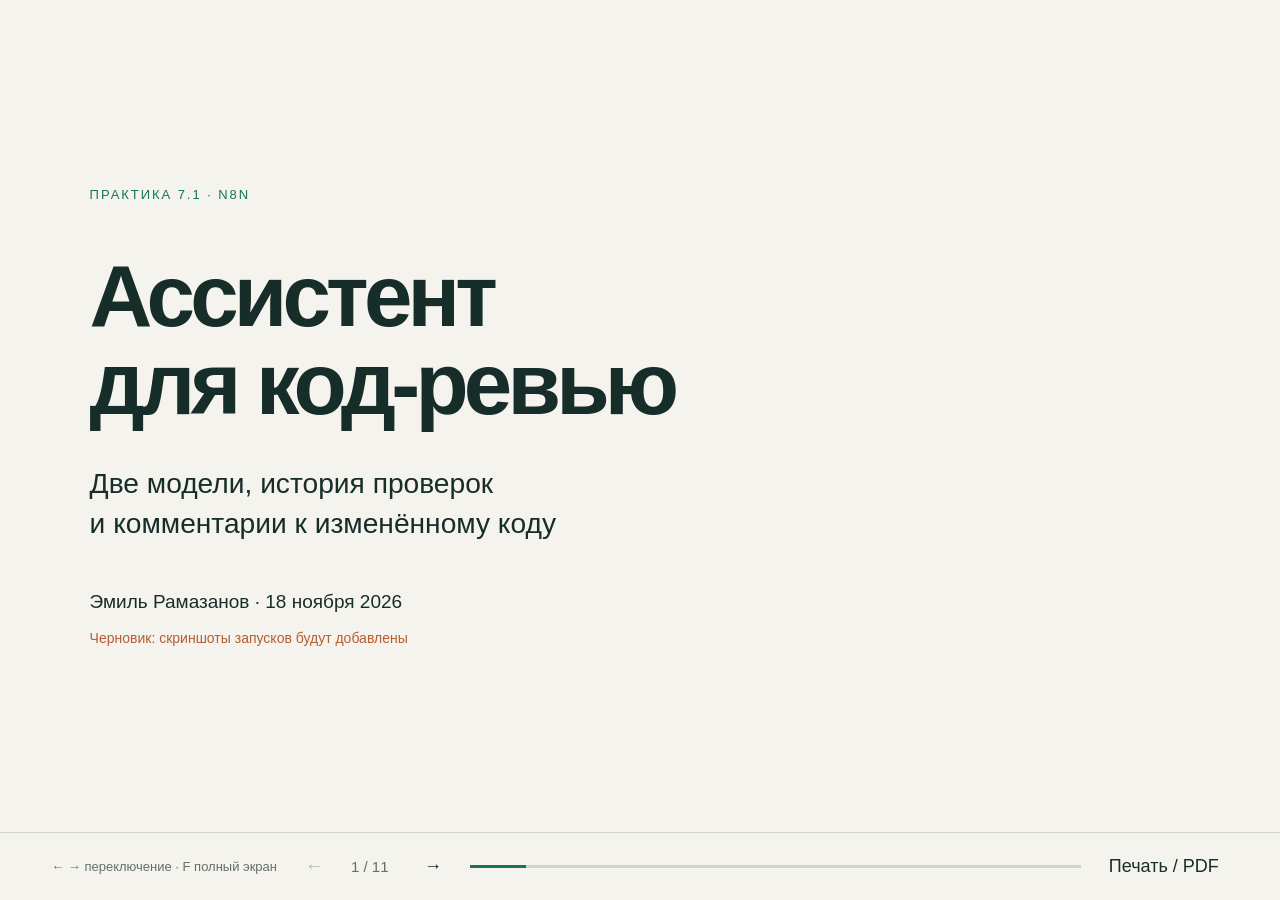
==== practices/practice_07.1/submission/index.html @ cbd82cb1 "Add practice 7.1 submission presentation and review workflows" ====
<!doctype html>
<html lang="ru">
<head>
  <meta charset="utf-8">
  <meta name="viewport" content="width=device-width,initial-scale=1">
  <title>Практика 7.1 — Эмиль Рамазанов</title>
  <style>
    :root{--paper:#f5f3ed;--ink:#172d2a;--muted:#63716a;--accent:#157559;--line:#cdd5c9;--orange:#b85c34}
    *{box-sizing:border-box}body{margin:0;background:var(--paper);color:var(--ink);font-family:Arial,Helvetica,sans-serif}a{color:var(--accent);text-underline-offset:5px}button{font:inherit}button:focus-visible,a:focus-visible{outline:3px solid var(--orange);outline-offset:5px}
    .slide{display:none;min-height:100svh;padding:6vh 7vw 100px;position:relative}.slide.active{display:flex;flex-direction:column}.eyebrow{text-transform:uppercase;letter-spacing:.15em;font-size:13px;color:var(--accent);margin:0 0 22px}h1{font-size:clamp(44px,6.8vw,98px);line-height:1.02;letter-spacing:-.055em;max-width:1100px;margin:25px 0 35px;font-weight:600}h2{font-size:clamp(32px,4vw,58px);line-height:1.08;letter-spacing:-.04em;margin:0 0 30px;font-weight:600}h3{font-size:24px;margin:0 0 14px}.lead{font-size:clamp(21px,2.2vw,31px);line-height:1.4;max-width:950px;margin:0 0 24px}p,li{font-size:clamp(18px,1.5vw,23px);line-height:1.5}p{margin:0 0 20px}code{font-family:ui-monospace,SFMono-Regular,Consolas,monospace;font-size:.88em;overflow-wrap:anywhere}ul,ol{padding-left:25px;margin:0}li{margin-bottom:15px}.muted{color:var(--muted)}.cover{justify-content:center}.cover .meta{margin-top:24px;font-size:19px}.rule{height:1px;background:var(--line);margin:10px 0 28px}.split{display:grid;grid-template-columns:.85fr 1.4fr;gap:5vw;align-items:start;flex:1}.evidence{margin:0;min-height:340px;background:#eaece4;border:1px dashed #a4b5a4;display:flex;align-items:center;justify-content:center;text-align:center;padding:35px;flex-direction:column;color:var(--muted)}.evidence strong{font-size:24px;font-weight:400;color:var(--ink);margin-bottom:12px}.evidence span{font-size:17px;max-width:500px;line-height:1.5}.evidence img{max-width:100%;max-height:62vh;object-fit:contain}.evidence:has(img){background:transparent;border:0;padding:0}.caption{font-size:15px;color:var(--muted);margin-top:12px}.flow{font-family:ui-monospace,SFMono-Regular,Consolas,monospace;white-space:pre-wrap;font-size:clamp(16px,1.5vw,23px);line-height:1.8;margin:20px 0 30px;color:var(--accent)}.section-number{font-size:clamp(90px,14vw,180px);letter-spacing:-.07em;color:#cbd6c9;line-height:1;margin-bottom:20px}.section{justify-content:center}.section h2{font-size:clamp(42px,6vw,84px);max-width:1000px}.note{font-size:17px;color:var(--muted);margin-top:20px}table{border-collapse:collapse;width:100%;font-size:20px}th,td{text-align:left;vertical-align:top;padding:16px 12px;border-bottom:1px solid var(--line);line-height:1.4}th{font-weight:400;color:var(--muted);font-size:16px}td:first-child,th:first-child{padding-left:0}.downloads{margin-top:32px;display:flex;flex-direction:column;gap:20px;font-size:23px}.pr-link{overflow-wrap:anywhere}.navigation{position:fixed;bottom:0;left:0;right:0;background:var(--paper);border-top:1px solid var(--line);padding:16px 4vw;display:flex;align-items:center;gap:18px;z-index:5}.navigation button{border:0;background:none;color:var(--ink);cursor:pointer;padding:7px 10px;font-size:18px}.navigation button:disabled{opacity:.3;cursor:default}.navigation .progress{height:3px;background:var(--line);flex:1}.progress div{height:100%;background:var(--accent);transition:width .2s}.counter{font-size:15px;min-width:45px;color:var(--muted)}.hint{font-size:13px;color:var(--muted);margin-right:auto}.draft{font-size:14px;color:var(--orange);margin-top:15px}
    @media(max-width:850px){.slide{padding:35px 6vw 110px}.split{grid-template-columns:1fr;gap:25px}.evidence{min-height:250px}.hint{display:none}table{font-size:16px}th,td{padding:12px 7px}.navigation{gap:8px}.navigation button{font-size:16px}.lead{font-size:22px}.flow{font-size:15px}}
    @media print{@page{size:A4 landscape;margin:0}body{background:var(--paper);print-color-adjust:exact;-webkit-print-color-adjust:exact}.slide,.slide.active{display:flex;min-height:210mm;height:210mm;padding:15mm;break-after:page;overflow:hidden}.slide:last-of-type{break-after:auto}.navigation{display:none}h1{font-size:58px}h2{font-size:36px}p,li{font-size:18px}.lead{font-size:24px}.evidence{min-height:100mm}.evidence img{max-height:135mm}.flow{font-size:18px}.section-number{font-size:110px}a{color:var(--accent)}}
  </style>
</head>
<body>
<main>
  <section class="slide cover active" aria-labelledby="title">
    <p class="eyebrow">Практика 7.1 · n8n</p>
    <h1 id="title">Ассистент<br>для код-ревью</h1>
    <p class="lead">Две модели, история проверок<br>и комментарии к изменённому коду</p>
    <div class="meta">Эмиль Рамазанов · 18 ноября 2026</div>
    <p class="draft">Черновик: скриншоты запусков будут добавлены</p>
  </section>
  <section class="slide" aria-labelledby="versions">
    <p class="eyebrow">Материалы работы</p><h2 id="versions">Две версии сценария</h2>
    <table><thead><tr><th>Версия</th><th>Результат в PR</th><th>Что реализовано в JSON</th></tr></thead><tbody>
      <tr><td>01 · Базовое ревью</td><td>Один общий текст ревью</td><td>Выбор модели, Data Table, проверка повторных запусков</td></tr>
      <tr><td>02 · Точечное ревью</td><td>Отдельный комментарий к каждому блоку diff</td><td>Разбор блоков, вычисление строк, публикация через GitHub API</td></tr>
    </tbody></table>
    <div class="downloads"><a href="workflows/base-review.json" download>Скачать базовый сценарий · JSON ↗</a><a href="workflows/inline-review.json" download>Скачать сценарий с точечными комментариями · JSON ↗</a></div>
    <p class="note">Структура сценариев взята из приложенных экспортов. Подтверждения выполнений — на следующих слайдах.</p>
  </section>
  <section class="slide section" aria-labelledby="base-title"><div class="section-number">01</div><p class="eyebrow">Первая версия</p><h2 id="base-title">Ревью общим<br>комментарием</h2><p class="lead">Команды в PR выбирают модель.<br>Data Table хранит уже проверенные PR.</p></section>
  <section class="slide" aria-labelledby="base-flow"><p class="eyebrow">01 · Базовый сценарий</p><h2 id="base-flow">Выбор модели и запуск ревью</h2><div class="split"><div><p><code>/make_ai_review</code><br>Основная модель: <strong>gpt-6-luna</strong></p><p><code>/make_other_ai_review</code><br>Вторая модель: <strong>deepseek-v4.1-flash</strong></p><p class="muted">При открытии PR выбирается основная модель. Обычные комментарии фильтруются.</p></div><div><figure class="evidence" id="evidence-base-workflow"><strong>Схема базового workflow</strong><span>Место для скриншота n8n с выбором моделей и публикацией ревью</span></figure></div></div></section>
  <section class="slide" aria-labelledby="second-model"><p class="eyebrow">01 · Вторая модель</p><h2 id="second-model">Команда /make_other_ai_review</h2><div class="split"><div><p>Условие <code>Other Model?</code> направляет команду в отдельный AI Agent с DeepSeek.</p><p>Обе ветки используют одну ноду публикации в PR.</p><p class="muted">Для подтверждения: запуск второй ветки и опубликованный результат.</p></div><div><figure class="evidence" id="evidence-second-model"><strong>Execution и ревью второй модели</strong><span>Место для скриншота выполнения /make_other_ai_review и результата в PR</span></figure></div></div></section>
  <section class="slide" aria-labelledby="state"><p class="eyebrow">01 · Состояние</p><h2 id="state">Data Table: reviewed_prs</h2><div class="split"><div><p><code>pr_id</code> — API URL PR, общий для события открытия и комментария.</p><p>После публикации <code>Save Reviewed PR</code> выполняет <strong>Upsert</strong>.</p><p class="muted">Также сохраняются репозиторий, номер PR, тип ревью и время.</p></div><div><figure class="evidence" id="evidence-data-table"><strong>Содержимое Data Table</strong><span>Место для скриншота строки PR после успешного ревью</span></figure></div></div></section>
  <section class="slide" aria-labelledby="dedup"><p class="eyebrow">01 · Повторная команда</p><h2 id="dedup">Проверка повторных запусков</h2><div class="split"><div><p><code>Skip reviewed PR</code> проверяет отсутствие записи по <code>pr_id</code>.</p><p>Если запись найдена, нода выдаёт <strong>0 items</strong>: основная модель и публикация не запускаются.</p><p class="muted">Проверка применяется к основной ветке. Вторая команда остаётся доступной.</p></div><div><figure class="evidence" id="evidence-dedup"><strong>Повторный /make_ai_review</strong><span>Место для Execution: остановка на Data Table, агент не выполнялся</span></figure></div></div></section>
  <section class="slide section" aria-labelledby="inline-title"><div class="section-number">02</div><p class="eyebrow">Версия со звёздочкой</p><h2 id="inline-title">Комментарии<br>к блокам diff</h2><p class="lead">Каждый комментарий привязан<br>к диапазону строк блока.</p></section>
  <section class="slide" aria-labelledby="inline-flow"><p class="eyebrow">02 · Точечные комментарии</p><h2 id="inline-flow">Как формируется привязка к коду</h2><div class="split"><div><ol><li><strong>Parse Hunks</strong> разбивает diff по файлам и блокам <code>@@</code>.</li><li><strong>AI Agent</strong> возвращает текст по ID каждого блока.</li><li><strong>Build Inline Review</strong> подставляет путь, начало и конец диапазона, сторону diff.</li><li><strong>GitHub Robot1</strong> отправляет массив <code>comments</code> одним ревью.</li></ol></div><div><figure class="evidence" id="evidence-inline-workflow"><strong>Схема точечного ревью</strong><span>Место для скриншота workflow с Parse Hunks и Build Inline Review</span></figure></div></div></section>
  <section class="slide" aria-labelledby="inline-result"><p class="eyebrow">02 · Результат в GitHub</p><h2 id="inline-result">Ревью с выделением блока кода</h2><div class="split"><div><p>Путь файла, первая и последняя строки блока вычисляются кодом.</p><p><code>start_line</code> и <code>line</code> задают границы блока.<br><code>RIGHT</code> — добавления, <code>LEFT</code> — чистые удаления.</p><p class="muted">Для подтверждения: комментарии у нескольких блоков на вкладке Files changed.</p></div><div><figure class="evidence" id="evidence-inline-comments"><strong>Точечные комментарии в PR</strong><span>Место для скриншотов вкладки Files changed и успешного Execution</span></figure></div></div></section>
  <section class="slide" aria-labelledby="submission"><p class="eyebrow">Материалы для проверки</p><h2 id="submission">Тестовый PR и экспорты</h2><p class="lead">RouteFinder · Pull Request #3</p><p class="pr-link"><a href="https://github.com/ramilEmazanov/RouteFinder/pull/3" target="_blank" rel="noopener noreferrer">github.com/ramilEmazanov/RouteFinder/pull/3 ↗</a></p><div class="rule"></div><div class="downloads"><a href="workflows/base-review.json" download>01 · Базовый сценарий — JSON</a><a href="workflows/inline-review.json" download>02 · Точечное ревью — JSON</a></div><p class="note">Оба экспорта входят в папку презентации. Скриншоты будут добавлены в соответствующие разделы.</p></section>
</main>
<nav class="navigation" aria-label="Управление презентацией"><span class="hint">← → переключение · F полный экран</span><button id="prev" aria-label="Предыдущий слайд">←</button><span class="counter" id="counter" aria-live="polite"></span><button id="next" aria-label="Следующий слайд">→</button><div class="progress" aria-hidden="true"><div id="bar"></div></div><button id="print">Печать / PDF</button></nav>
<script>
  const slides=[...document.querySelectorAll('.slide')];
  let current=0;
  function show(index){current=Math.max(0,Math.min(slides.length-1,index));slides.forEach((s,i)=>{s.classList.toggle('active',i===current);s.setAttribute('aria-hidden',String(i!==current));});document.getElementById('counter').textContent=`${current+1} / ${slides.length}`;document.getElementById('bar').style.width=`${(current+1)/slides.length*100}%`;document.getElementById('prev').disabled=current===0;document.getElementById('next').disabled=current===slides.length-1;history.replaceState(null,'',`#${current+1}`);window.scrollTo(0,0);}
  function fromHash(){const n=Number(location.hash.slice(1));show(Number.isFinite(n)&&n>0?n-1:0);}
  document.getElementById('prev').onclick=()=>show(current-1);document.getElementById('next').onclick=()=>show(current+1);document.getElementById('print').onclick=()=>window.print();
  document.addEventListener('keydown',e=>{if(e.target.closest('a,button,input,textarea,select'))return;if(['ArrowRight','PageDown',' '].includes(e.key)){e.preventDefault();show(current+1);}if(['ArrowLeft','PageUp'].includes(e.key)){e.preventDefault();show(current-1);}if(e.key==='Home')show(0);if(e.key==='End')show(slides.length-1);if(e.key.toLowerCase()==='f'){if(document.fullscreenElement)document.exitFullscreen?.();else document.documentElement.requestFullscreen?.().catch(()=>{});}});
  window.addEventListener('hashchange',fromHash);fromHash();
</script>
</body>
</html>
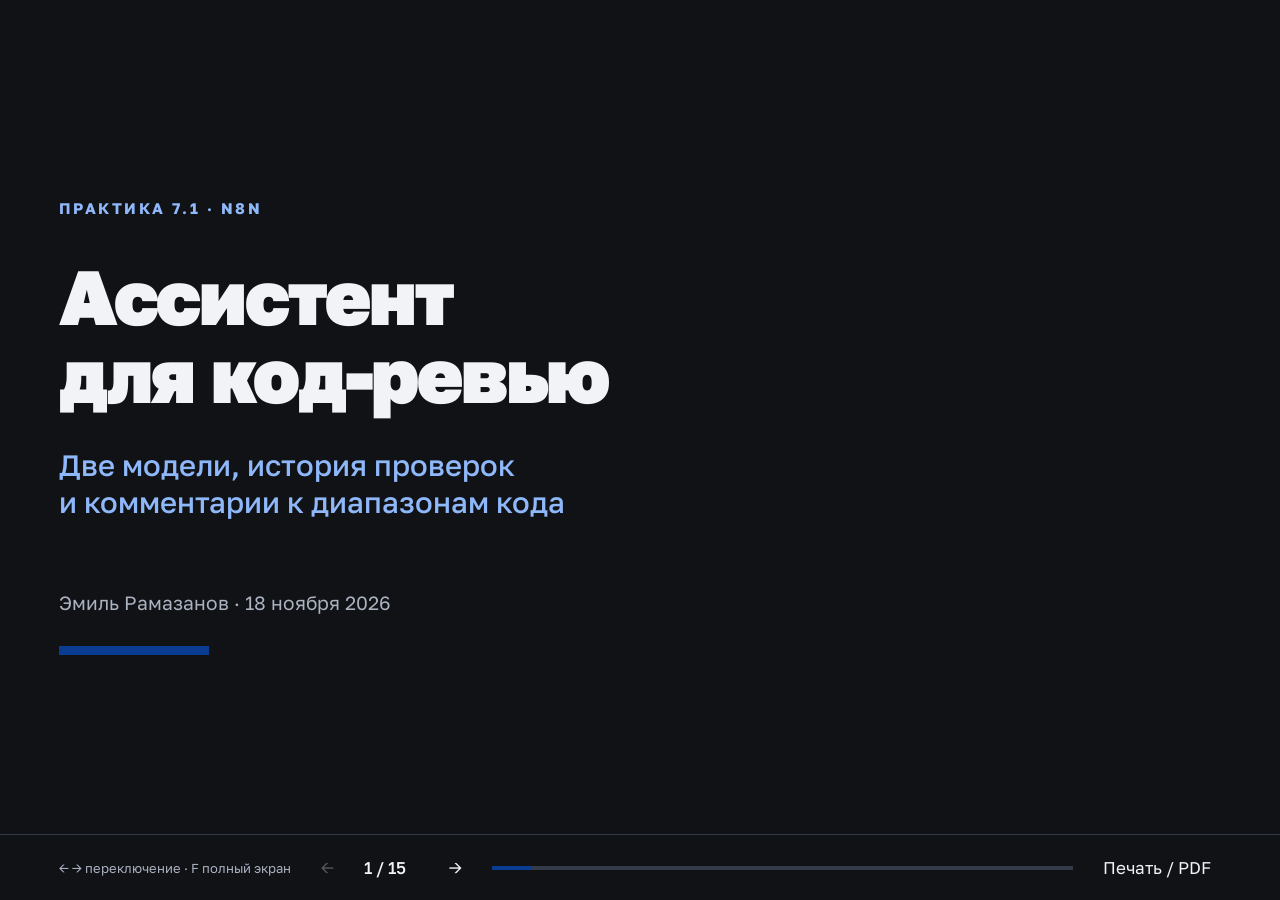
==== commit fa191db7: "Add review evidence and SOLID-inspired dark presentation design" ====
--- a/practices/practice_07.1/submission/index.html
+++ b/practices/practice_07.1/submission/index.html
@@ -5,40 +5,46 @@
   <meta name="viewport" content="width=device-width,initial-scale=1">
   <title>Практика 7.1 — Эмиль Рамазанов</title>
   <style>
-    :root{--paper:#f5f3ed;--ink:#172d2a;--muted:#63716a;--accent:#157559;--line:#cdd5c9;--orange:#b85c34}
-    *{box-sizing:border-box}body{margin:0;background:var(--paper);color:var(--ink);font-family:Arial,Helvetica,sans-serif}a{color:var(--accent);text-underline-offset:5px}button{font:inherit}button:focus-visible,a:focus-visible{outline:3px solid var(--orange);outline-offset:5px}
-    .slide{display:none;min-height:100svh;padding:6vh 7vw 100px;position:relative}.slide.active{display:flex;flex-direction:column}.eyebrow{text-transform:uppercase;letter-spacing:.15em;font-size:13px;color:var(--accent);margin:0 0 22px}h1{font-size:clamp(44px,6.8vw,98px);line-height:1.02;letter-spacing:-.055em;max-width:1100px;margin:25px 0 35px;font-weight:600}h2{font-size:clamp(32px,4vw,58px);line-height:1.08;letter-spacing:-.04em;margin:0 0 30px;font-weight:600}h3{font-size:24px;margin:0 0 14px}.lead{font-size:clamp(21px,2.2vw,31px);line-height:1.4;max-width:950px;margin:0 0 24px}p,li{font-size:clamp(18px,1.5vw,23px);line-height:1.5}p{margin:0 0 20px}code{font-family:ui-monospace,SFMono-Regular,Consolas,monospace;font-size:.88em;overflow-wrap:anywhere}ul,ol{padding-left:25px;margin:0}li{margin-bottom:15px}.muted{color:var(--muted)}.cover{justify-content:center}.cover .meta{margin-top:24px;font-size:19px}.rule{height:1px;background:var(--line);margin:10px 0 28px}.split{display:grid;grid-template-columns:.85fr 1.4fr;gap:5vw;align-items:start;flex:1}.evidence{margin:0;min-height:340px;background:#eaece4;border:1px dashed #a4b5a4;display:flex;align-items:center;justify-content:center;text-align:center;padding:35px;flex-direction:column;color:var(--muted)}.evidence strong{font-size:24px;font-weight:400;color:var(--ink);margin-bottom:12px}.evidence span{font-size:17px;max-width:500px;line-height:1.5}.evidence img{max-width:100%;max-height:62vh;object-fit:contain}.evidence:has(img){background:transparent;border:0;padding:0}.caption{font-size:15px;color:var(--muted);margin-top:12px}.flow{font-family:ui-monospace,SFMono-Regular,Consolas,monospace;white-space:pre-wrap;font-size:clamp(16px,1.5vw,23px);line-height:1.8;margin:20px 0 30px;color:var(--accent)}.section-number{font-size:clamp(90px,14vw,180px);letter-spacing:-.07em;color:#cbd6c9;line-height:1;margin-bottom:20px}.section{justify-content:center}.section h2{font-size:clamp(42px,6vw,84px);max-width:1000px}.note{font-size:17px;color:var(--muted);margin-top:20px}table{border-collapse:collapse;width:100%;font-size:20px}th,td{text-align:left;vertical-align:top;padding:16px 12px;border-bottom:1px solid var(--line);line-height:1.4}th{font-weight:400;color:var(--muted);font-size:16px}td:first-child,th:first-child{padding-left:0}.downloads{margin-top:32px;display:flex;flex-direction:column;gap:20px;font-size:23px}.pr-link{overflow-wrap:anywhere}.navigation{position:fixed;bottom:0;left:0;right:0;background:var(--paper);border-top:1px solid var(--line);padding:16px 4vw;display:flex;align-items:center;gap:18px;z-index:5}.navigation button{border:0;background:none;color:var(--ink);cursor:pointer;padding:7px 10px;font-size:18px}.navigation button:disabled{opacity:.3;cursor:default}.navigation .progress{height:3px;background:var(--line);flex:1}.progress div{height:100%;background:var(--accent);transition:width .2s}.counter{font-size:15px;min-width:45px;color:var(--muted)}.hint{font-size:13px;color:var(--muted);margin-right:auto}.draft{font-size:14px;color:var(--orange);margin-top:15px}
-    @media(max-width:850px){.slide{padding:35px 6vw 110px}.split{grid-template-columns:1fr;gap:25px}.evidence{min-height:250px}.hint{display:none}table{font-size:16px}th,td{padding:12px 7px}.navigation{gap:8px}.navigation button{font-size:16px}.lead{font-size:22px}.flow{font-size:15px}}
-    @media print{@page{size:A4 landscape;margin:0}body{background:var(--paper);print-color-adjust:exact;-webkit-print-color-adjust:exact}.slide,.slide.active{display:flex;min-height:210mm;height:210mm;padding:15mm;break-after:page;overflow:hidden}.slide:last-of-type{break-after:auto}.navigation{display:none}h1{font-size:58px}h2{font-size:36px}p,li{font-size:18px}.lead{font-size:24px}.evidence{min-height:100mm}.evidence img{max-height:135mm}.flow{font-size:18px}.section-number{font-size:110px}a{color:var(--accent)}}
-  </style>
+@font-face{font-family:'Golos Text';src:url('assets/fonts/GolosText-Regular.ttf') format('truetype');font-weight:400;font-display:swap}
+@font-face{font-family:'Golos Text';src:url('assets/fonts/GolosText-Medium.ttf') format('truetype');font-weight:500;font-display:swap}
+@font-face{font-family:'Golos Text';src:url('assets/fonts/GolosText-SemiBold.ttf') format('truetype');font-weight:600;font-display:swap}
+@font-face{font-family:'Golos Text';src:url('assets/fonts/GolosText-Bold.ttf') format('truetype');font-weight:700;font-display:swap}
+@font-face{font-family:'Golos Text';src:url('assets/fonts/GolosText-Black.ttf') format('truetype');font-weight:900;font-display:swap}
+:root{color-scheme:dark;--paper:#101216;--ink:#f1f3f7;--muted:#abb2c0;--accent:#0A3D91;--accent-text:#8fb8fa;--surface:#171d28;--accent-soft:#111e35;--line:#333b49;--orange:#f4b187;--mono:'Cascadia Mono','JetBrains Mono',Consolas,monospace}
+*{box-sizing:border-box}html,body{margin:0;padding:0;background:var(--paper);color:var(--ink);font-family:'Golos Text',Arial,sans-serif}a{color:var(--accent-text);text-underline-offset:5px}a:hover{color:#bdd5ff}button{font:inherit}button:focus-visible,a:focus-visible{outline:3px solid var(--accent-text);outline-offset:6px}
+.slide{display:none;min-height:100svh;padding:6.5vh 4.6vw 105px;position:relative}.slide.active{display:flex;flex-direction:column}.eyebrow{font-size:clamp(13px,1.2vw,22px);font-weight:600;letter-spacing:.16em;text-transform:uppercase;color:var(--accent-text);margin:0 0 20px}h1{font-size:clamp(48px,6vw,92px);font-weight:900;line-height:1.02;letter-spacing:-.03em;max-width:1500px;margin:18px 0 32px}h2{font-size:clamp(32px,3.3vw,58px);font-weight:700;line-height:1.06;letter-spacing:-.02em;margin:0 0 28px;max-width:1620px}h3{font-size:clamp(22px,1.8vw,29px);font-weight:700;margin:0 0 18px}strong{font-weight:700}.lead{font-size:clamp(23px,2.3vw,34px);font-weight:500;line-height:1.28;max-width:1560px;margin:0 0 26px;color:var(--accent-text)}p,li{font-size:clamp(18px,1.65vw,27px);line-height:1.35}p{margin:0 0 24px}code{font-family:var(--mono);font-size:.85em;overflow-wrap:anywhere}ul,ol{padding-left:27px;margin:0}li{margin-bottom:24px}li::marker{color:var(--accent-text);font-weight:700}.muted{color:var(--muted)}.cover{justify-content:center}.cover .eyebrow{font-weight:700}.cover .meta{margin-top:44px;font-size:clamp(18px,1.5vw,25px);color:var(--muted)}.cover:after{content:'';display:block;width:150px;height:9px;background:var(--accent);margin-top:32px}.rule{height:1px;background:var(--line);margin:10px 0 28px}.split{display:grid;grid-template-columns:1.1fr 1fr;gap:4vw;align-items:start;flex:1}.caption{font-size:clamp(15px,1.2vw,21px);line-height:1.4;color:var(--muted);margin:18px 0 0}.note{font-size:clamp(17px,1.35vw,23px);line-height:1.4;color:var(--muted);margin:24px 0 0}.flow{font-family:var(--mono);white-space:pre-wrap;font-size:clamp(16px,1.5vw,25px);line-height:1.45;margin:0;padding:26px 30px;background:var(--surface);border:1px solid var(--line);border-left:8px solid var(--accent);border-radius:14px;color:var(--ink)}.section{justify-content:center}.section-number{font-size:clamp(105px,16vw,250px);font-weight:900;line-height:.85;letter-spacing:-.04em;color:var(--accent);margin-bottom:30px}.section h2{font-size:clamp(44px,4.7vw,76px);font-weight:900;max-width:1250px}.section .lead{max-width:1100px}table{border-collapse:collapse;width:100%;font-size:clamp(18px,1.65vw,27px);margin-top:14px}th,td{text-align:left;vertical-align:top;padding:25px 24px;border-bottom:1px solid var(--line);line-height:1.35}th{font-size:clamp(13px,1.2vw,21px);font-weight:600;letter-spacing:.1em;text-transform:uppercase;color:var(--muted);border-bottom:3px solid var(--accent)}td:first-child,th:first-child{padding-left:0}td:first-child{font-weight:600}.downloads{display:flex;flex-direction:column;gap:20px;font-size:23px;margin-top:32px}.pr-link{overflow-wrap:anywhere}
+.shot{margin:0;min-width:0;text-align:center}.shot>a{display:block;line-height:0;font-size:0;text-decoration:none}.shot img{display:block;max-width:100%;max-height:55vh;width:auto;height:auto;object-fit:contain;margin:0 auto;border:1px solid var(--line);border-radius:14px}.shot figcaption{font-size:clamp(14px,1.1vw,19px);line-height:1.4;color:var(--muted);margin-top:14px;text-align:left}.evidence-pair{display:grid;grid-template-columns:1.3fr 1fr;gap:32px;align-items:start;flex:1}.evidence-pair .shot img{height:48vh;width:100%;object-fit:contain;object-position:center top;background:var(--surface)}.portrait img{max-height:54vh}.missing{margin:0;min-height:260px;border:1px solid var(--line);border-left:8px solid var(--accent);border-radius:14px;background:var(--accent-soft);padding:32px;display:flex;flex-direction:column;justify-content:center}.missing strong{font-size:23px;color:var(--orange);font-weight:600}.missing p{font-size:19px;color:var(--muted);margin:16px 0 0}
+.model-evidence{display:grid;grid-template-columns:1fr 1fr;gap:32px;margin:6px 0 24px}.model-evidence figure{margin:0;min-width:0}.model-evidence img{display:block;width:100%;height:min(27vh,240px);object-fit:contain;object-position:left top}.model-evidence figcaption{font-size:clamp(15px,1.3vw,22px);line-height:1.4;color:var(--muted);margin-top:12px}.provider-evidence{margin:0;border-left:8px solid var(--accent);padding-left:24px}.provider-evidence img{display:block;width:min(690px,100%);max-height:95px;object-fit:contain;object-position:left center}.provider-evidence figcaption{font-size:clamp(15px,1.2vw,21px);line-height:1.4;color:var(--muted);margin-top:10px}
+.navigation{position:fixed;bottom:0;left:0;right:0;background:var(--paper);border-top:1px solid var(--line);padding:15px 4.6vw;display:flex;align-items:center;gap:20px;z-index:5}.navigation button{border:0;background:none;color:var(--ink);cursor:pointer;padding:7px 10px;font-size:17px}.navigation button:hover{color:var(--accent-text)}.navigation button:disabled{opacity:.3;cursor:default}.navigation .progress{height:4px;background:var(--line);flex:1}.progress div{height:100%;background:var(--accent);transition:width .2s}.counter{font-size:17px;font-weight:500;min-width:55px;color:var(--ink)}.hint{font-size:13px;color:var(--muted);margin-right:auto}
+@media(max-width:850px){.slide{padding:30px 6vw 105px}.split,.evidence-pair{grid-template-columns:1fr;gap:25px}.evidence-pair .shot img{height:auto;max-height:65vh}.shot img{max-height:65vh}.hint{display:none}th,td{padding:16px 10px}.navigation{gap:8px;padding-left:4vw;padding-right:4vw}.navigation button{font-size:15px}.flow{padding:20px;font-size:16px}.section-number{font-size:125px}}
+@media(max-width:650px){.model-evidence{grid-template-columns:1fr;gap:22px}.model-evidence img{height:auto;max-height:260px}table{font-size:15px}th{font-size:11px}.provider-evidence{padding-left:14px}}
+@media print{@page{size:A4 landscape;margin:0}body{print-color-adjust:exact;-webkit-print-color-adjust:exact}.slide,.slide.active{display:flex;min-height:210mm;height:210mm;padding:13mm;break-after:page;overflow:hidden}.slide:last-of-type{break-after:auto}.navigation{display:none}h1{font-size:62px}h2{font-size:36px}p,li{font-size:18px}.lead{font-size:25px}.eyebrow{font-size:14px}.caption,.shot figcaption,.note{font-size:13px}.shot img{max-height:120mm}.evidence-pair .shot img{height:103mm}.model-evidence img{height:53mm}.provider-evidence img{max-height:23mm}.flow{font-size:17px;padding:20px}.section-number{font-size:150px}.missing{min-height:75mm}th,td{padding:18px 12px}table{font-size:20px}.split{gap:25px}}
+
+</style>
 </head>
 <body>
 <main>
-  <section class="slide cover active" aria-labelledby="title">
-    <p class="eyebrow">Практика 7.1 · n8n</p>
-    <h1 id="title">Ассистент<br>для код-ревью</h1>
-    <p class="lead">Две модели, история проверок<br>и комментарии к изменённому коду</p>
-    <div class="meta">Эмиль Рамазанов · 18 ноября 2026</div>
-    <p class="draft">Черновик: скриншоты запусков будут добавлены</p>
-  </section>
-  <section class="slide" aria-labelledby="versions">
-    <p class="eyebrow">Материалы работы</p><h2 id="versions">Две версии сценария</h2>
-    <table><thead><tr><th>Версия</th><th>Результат в PR</th><th>Что реализовано в JSON</th></tr></thead><tbody>
-      <tr><td>01 · Базовое ревью</td><td>Один общий текст ревью</td><td>Выбор модели, Data Table, проверка повторных запусков</td></tr>
-      <tr><td>02 · Точечное ревью</td><td>Отдельный комментарий к каждому блоку diff</td><td>Разбор блоков, вычисление строк, публикация через GitHub API</td></tr>
-    </tbody></table>
-    <div class="downloads"><a href="workflows/base-review.json" download>Скачать базовый сценарий · JSON ↗</a><a href="workflows/inline-review.json" download>Скачать сценарий с точечными комментариями · JSON ↗</a></div>
-    <p class="note">Структура сценариев взята из приложенных экспортов. Подтверждения выполнений — на следующих слайдах.</p>
-  </section>
-  <section class="slide section" aria-labelledby="base-title"><div class="section-number">01</div><p class="eyebrow">Первая версия</p><h2 id="base-title">Ревью общим<br>комментарием</h2><p class="lead">Команды в PR выбирают модель.<br>Data Table хранит уже проверенные PR.</p></section>
-  <section class="slide" aria-labelledby="base-flow"><p class="eyebrow">01 · Базовый сценарий</p><h2 id="base-flow">Выбор модели и запуск ревью</h2><div class="split"><div><p><code>/make_ai_review</code><br>Основная модель: <strong>gpt-6-luna</strong></p><p><code>/make_other_ai_review</code><br>Вторая модель: <strong>deepseek-v4.1-flash</strong></p><p class="muted">При открытии PR выбирается основная модель. Обычные комментарии фильтруются.</p></div><div><figure class="evidence" id="evidence-base-workflow"><strong>Схема базового workflow</strong><span>Место для скриншота n8n с выбором моделей и публикацией ревью</span></figure></div></div></section>
-  <section class="slide" aria-labelledby="second-model"><p class="eyebrow">01 · Вторая модель</p><h2 id="second-model">Команда /make_other_ai_review</h2><div class="split"><div><p>Условие <code>Other Model?</code> направляет команду в отдельный AI Agent с DeepSeek.</p><p>Обе ветки используют одну ноду публикации в PR.</p><p class="muted">Для подтверждения: запуск второй ветки и опубликованный результат.</p></div><div><figure class="evidence" id="evidence-second-model"><strong>Execution и ревью второй модели</strong><span>Место для скриншота выполнения /make_other_ai_review и результата в PR</span></figure></div></div></section>
-  <section class="slide" aria-labelledby="state"><p class="eyebrow">01 · Состояние</p><h2 id="state">Data Table: reviewed_prs</h2><div class="split"><div><p><code>pr_id</code> — API URL PR, общий для события открытия и комментария.</p><p>После публикации <code>Save Reviewed PR</code> выполняет <strong>Upsert</strong>.</p><p class="muted">Также сохраняются репозиторий, номер PR, тип ревью и время.</p></div><div><figure class="evidence" id="evidence-data-table"><strong>Содержимое Data Table</strong><span>Место для скриншота строки PR после успешного ревью</span></figure></div></div></section>
-  <section class="slide" aria-labelledby="dedup"><p class="eyebrow">01 · Повторная команда</p><h2 id="dedup">Проверка повторных запусков</h2><div class="split"><div><p><code>Skip reviewed PR</code> проверяет отсутствие записи по <code>pr_id</code>.</p><p>Если запись найдена, нода выдаёт <strong>0 items</strong>: основная модель и публикация не запускаются.</p><p class="muted">Проверка применяется к основной ветке. Вторая команда остаётся доступной.</p></div><div><figure class="evidence" id="evidence-dedup"><strong>Повторный /make_ai_review</strong><span>Место для Execution: остановка на Data Table, агент не выполнялся</span></figure></div></div></section>
-  <section class="slide section" aria-labelledby="inline-title"><div class="section-number">02</div><p class="eyebrow">Версия со звёздочкой</p><h2 id="inline-title">Комментарии<br>к блокам diff</h2><p class="lead">Каждый комментарий привязан<br>к диапазону строк блока.</p></section>
-  <section class="slide" aria-labelledby="inline-flow"><p class="eyebrow">02 · Точечные комментарии</p><h2 id="inline-flow">Как формируется привязка к коду</h2><div class="split"><div><ol><li><strong>Parse Hunks</strong> разбивает diff по файлам и блокам <code>@@</code>.</li><li><strong>AI Agent</strong> возвращает текст по ID каждого блока.</li><li><strong>Build Inline Review</strong> подставляет путь, начало и конец диапазона, сторону diff.</li><li><strong>GitHub Robot1</strong> отправляет массив <code>comments</code> одним ревью.</li></ol></div><div><figure class="evidence" id="evidence-inline-workflow"><strong>Схема точечного ревью</strong><span>Место для скриншота workflow с Parse Hunks и Build Inline Review</span></figure></div></div></section>
-  <section class="slide" aria-labelledby="inline-result"><p class="eyebrow">02 · Результат в GitHub</p><h2 id="inline-result">Ревью с выделением блока кода</h2><div class="split"><div><p>Путь файла, первая и последняя строки блока вычисляются кодом.</p><p><code>start_line</code> и <code>line</code> задают границы блока.<br><code>RIGHT</code> — добавления, <code>LEFT</code> — чистые удаления.</p><p class="muted">Для подтверждения: комментарии у нескольких блоков на вкладке Files changed.</p></div><div><figure class="evidence" id="evidence-inline-comments"><strong>Точечные комментарии в PR</strong><span>Место для скриншотов вкладки Files changed и успешного Execution</span></figure></div></div></section>
-  <section class="slide" aria-labelledby="submission"><p class="eyebrow">Материалы для проверки</p><h2 id="submission">Тестовый PR и экспорты</h2><p class="lead">RouteFinder · Pull Request #3</p><p class="pr-link"><a href="https://github.com/ramilEmazanov/RouteFinder/pull/3" target="_blank" rel="noopener noreferrer">github.com/ramilEmazanov/RouteFinder/pull/3 ↗</a></p><div class="rule"></div><div class="downloads"><a href="workflows/base-review.json" download>01 · Базовый сценарий — JSON</a><a href="workflows/inline-review.json" download>02 · Точечное ревью — JSON</a></div><p class="note">Оба экспорта входят в папку презентации. Скриншоты будут добавлены в соответствующие разделы.</p></section>
+  <section class="slide cover active" aria-labelledby="title"><p class="eyebrow">Практика 7.1 · n8n</p><h1 id="title">Ассистент<br>для код-ревью</h1><p class="lead">Две модели, история проверок<br>и комментарии к диапазонам кода</p><div class="meta">Эмиль Рамазанов · 18 ноября 2026</div></section>
+  <section class="slide" aria-labelledby="materials"><p class="eyebrow">Материалы для сдачи</p><h2 id="materials">Экспорты сценариев и тестовые PR</h2><table><thead><tr><th>Версия</th><th>JSON</th><th>Запуски и результаты</th></tr></thead><tbody><tr><td>Базовая<br><span class="muted">Общий текст ревью</span></td><td><a href="https://github.com/ramilEmazanov/ITMOv2/blob/practice_7/practices/practice_07.1/submission/workflows/base-review.json" target="_blank" rel="noopener noreferrer">base-review.json ↗</a></td><td><a href="https://github.com/ramilEmazanov/RouteFinder/pull/6" target="_blank" rel="noopener noreferrer">RouteFinder · PR #6 ↗</a></td></tr><tr><td>С точечными комментариями<br><span class="muted">Комментарии к диапазонам строк</span></td><td><a href="https://github.com/ramilEmazanov/ITMOv2/blob/practice_7/practices/practice_07.1/submission/workflows/inline-review.json" target="_blank" rel="noopener noreferrer">inline-review.json ↗</a></td><td><a href="https://github.com/ramilEmazanov/RouteFinder/pull/5" target="_blank" rel="noopener noreferrer">RouteFinder · PR #5 ↗</a></td></tr></tbody></table><p class="note">Далее: основная и вторая модель → запись в Data Table → проверка повторного запуска для каждой версии.</p></section>
+    <section class="slide" aria-labelledby="second-model"><p class="eyebrow">01 · Выбор модели</p><h2 id="second-model">Две модели через OpenCode Go</h2><p>Используются разные модели, предоставляемые <strong>OpenCode Go</strong>. Обе подключены через ноду OpenAI Chat Model к общему OpenAI-совместимому API.</p><div class="model-evidence" id="evidence-second-model"><figure><a href="assets/mainAgent.png" target="_blank" rel="noopener noreferrer"><img src="assets/mainAgent.png" alt="Основная модель в n8n: gpt-6-luna"></a><figcaption><code>/make_ai_review</code> → <strong>gpt-6-luna</strong></figcaption></figure><figure><a href="assets/otherAgent.png" target="_blank" rel="noopener noreferrer"><img src="assets/otherAgent.png" alt="Вторая модель в n8n: deepseek-v4.1-flash"></a><figcaption><code>/make_other_ai_review</code> → <strong>deepseek-v4.1-flash</strong></figcaption></figure></div><figure class="provider-evidence"><a href="assets/baseUrl.png" target="_blank" rel="noopener noreferrer"><img src="assets/baseUrl.png" alt="Base URL OpenCode Go: https://opencode.ai/inference/go/openai/v1"></a><figcaption>Один провайдер и общий Base URL; в каждой ветке указан свой ID модели.</figcaption></figure></section>
+  <section class="slide" aria-labelledby="base-overview"><p class="eyebrow">01 · Базовая версия · PR #6</p><h2 id="base-overview">Базовый сценарий</h2><figure class="shot "><a href="assets/base/base.png" target="_blank" rel="noopener noreferrer"><img src="assets/base/base.png" alt="Схема сценария: две модели, проверка таблицы, публикация общего ревью."> ↗</a><figcaption>Схема сценария: две модели, проверка таблицы, публикация общего ревью.</figcaption></figure><p class="caption"><a href="https://github.com/ramilEmazanov/RouteFinder/pull/6" target="_blank" rel="noopener noreferrer">Тестовый PR #6 ↗</a> · Открытие PR и <code>/make_ai_review</code> выбирают основную модель; <code>/make_other_ai_review</code> — вторую.</p></section>
+  <section class="slide" aria-labelledby="base-main"><p class="eyebrow">01 · Базовая версия · Основная модель</p><h2 id="base-main">Основная модель: запуск и результат</h2><div class="evidence-pair"><figure class="shot "><a href="assets/base/baseMainWorkflow.png" target="_blank" rel="noopener noreferrer"><img src="assets/base/baseMainWorkflow.png" alt="Выполнена основная ветка: Main Review Agent → GitHub Robot1 → Save Reviewed PR."> ↗</a><figcaption>Выполнена основная ветка: Main Review Agent → GitHub Robot1 → Save Reviewed PR.</figcaption></figure><figure class="shot "><a href="assets/base/baseMainRespond.png" target="_blank" rel="noopener noreferrer"><img src="assets/base/baseMainRespond.png" alt="После /make_ai_review опубликовано ревью с рекомендацией RAII для восстановления std::cout."> ↗</a><figcaption>После /make_ai_review опубликовано ревью с рекомендацией RAII для восстановления std::cout.</figcaption></figure></div><p class="caption">Модель <code>gpt-6-luna</code> · <a href="https://github.com/ramilEmazanov/RouteFinder/pull/6" target="_blank" rel="noopener noreferrer">Открыть результат в PR #6 ↗</a></p></section>
+  <section class="slide" aria-labelledby="base-other"><p class="eyebrow">01 · Базовая версия · Вторая модель</p><h2 id="base-other">Вторая модель: команда и результат</h2><div class="evidence-pair"><figure class="shot"><a href="assets/base/baseOtherWorkflow.png" target="_blank" rel="noopener noreferrer"><img src="assets/base/baseOtherWorkflow.png" alt="В базовом сценарии выполнена ветка Other Review Agent, затем публикация и сохранение PR #6."></a><figcaption>В базовом сценарии выполнена ветка Other Review Agent, затем публикация и сохранение PR #6.</figcaption></figure><figure class="shot "><a href="assets/base/baseOtherRespond.png" target="_blank" rel="noopener noreferrer"><img src="assets/base/baseOtherRespond.png" alt="Команда /make_other_ai_review и опубликованный ответ второй модели."> ↗</a><figcaption>Команда /make_other_ai_review и опубликованный ответ второй модели.</figcaption></figure></div><p class="caption"><code>deepseek-v4.1-flash</code> отметила потенциальную регрессию вывода для пустого результата; основная модель сосредоточилась на восстановлении потока в тесте. <a href="https://github.com/ramilEmazanov/RouteFinder/pull/6" target="_blank" rel="noopener noreferrer">PR #6 ↗</a></p></section>
+  <section class="slide" aria-labelledby="base-table"><p class="eyebrow">01 · Базовая версия · Состояние</p><h2 id="base-table">PR #6 сохранён в Data Table</h2><figure class="shot "><a href="assets/base/dataTableUpdate.png" target="_blank" rel="noopener noreferrer"><img src="assets/base/dataTableUpdate.png" alt="reviewed_prs: pr_number = 6, review_type = other."> ↗</a><figcaption>reviewed_prs: pr_number = 6, review_type = other.</figcaption></figure><p class="caption"><code>Save Reviewed PR</code> выполняет Upsert после публикации. Ключ <code>pr_id</code> — API URL PR; также хранятся репозиторий, номер, тип ревью и время.</p></section>
+  <section class="slide" aria-labelledby="base-skipped"><p class="eyebrow">01 · Базовая версия · Повторный запуск</p><h2 id="base-skipped">Повтор остановлен на проверке таблицы</h2><figure class="shot "><a href="assets/base/skipReviewed.png" target="_blank" rel="noopener noreferrer"><img src="assets/base/skipReviewed.png" alt="Выполнение дошло до Skip reviewed PR; Main Review Agent и публикация не выполнялись."> ↗</a><figcaption>Выполнение дошло до Skip reviewed PR; Main Review Agent и публикация не выполнялись.</figcaption></figure><p class="caption">Операция <code>If Row Does Not Exist</code> проверяет <code>pr_id</code>. Если запись уже есть, она не передаёт данные дальше в основную ветку.</p></section>
+  <section class="slide" aria-labelledby="base-repeat"><p class="eyebrow">01 · Базовая версия · Результат проверки</p><h2 id="base-repeat">Повторная команда без нового ревью</h2><figure class="shot portrait"><a href="assets/base/skipReviewedPR.png" target="_blank" rel="noopener noreferrer"><img src="assets/base/skipReviewedPR.png" alt="В PR #6 отправлен повторный /make_ai_review; ниже нового AI-ревью нет."> ↗</a><figcaption>В PR #6 отправлен повторный /make_ai_review; ниже нового AI-ревью нет.</figcaption></figure><p class="caption">Этот скрин рассматривается вместе с предыдущим Execution: отсутствие результата объясняется проверкой Data Table. Очередь GitHub Actions не относится к n8n. <a href="https://github.com/ramilEmazanov/RouteFinder/pull/6" target="_blank" rel="noopener noreferrer">PR #6 ↗</a></p></section>
+  <section class="slide section" aria-labelledby="extended-title"><div class="section-number">02</div><p class="eyebrow">Версия со звёздочкой · PR #5</p><h2 id="extended-title">Комментарии<br>к блокам diff</h2><p class="lead">Один комментарий на блок.<br>Начало и конец диапазона вычисляет код.</p><p><a href="https://github.com/ramilEmazanov/RouteFinder/pull/5" target="_blank" rel="noopener noreferrer">Тестовый PR #5 ↗</a></p></section>
+  <section class="slide" aria-labelledby="extended-main"><p class="eyebrow">02 · Точечная версия · Основная модель</p><h2 id="extended-main">Основная модель: точечное ревью</h2><div class="evidence-pair"><figure class="shot "><a href="assets/extended/extendedMainWorkflow.png" target="_blank" rel="noopener noreferrer"><img src="assets/extended/extendedMainWorkflow.png" alt="Выполнены Parse Hunks, основная ветка, Build Inline Review и публикация."> ↗</a><figcaption>Выполнены Parse Hunks, основная ветка, Build Inline Review и публикация.</figcaption></figure><figure class="shot "><a href="assets/extended/extendedRespondMain.png" target="_blank" rel="noopener noreferrer"><img src="assets/extended/extendedRespondMain.png" alt="Комментарии к отдельным блокам; для фильтрации маршрутов выделен диапазон +14…+18."> ↗</a><figcaption>Комментарии к отдельным блокам; для фильтрации маршрутов выделен диапазон +14…+18.</figcaption></figure></div><p class="caption">Обработка включает блок с одной добавленной строкой и блок из нескольких строк. <a href="https://github.com/ramilEmazanov/RouteFinder/pull/5/files" target="_blank" rel="noopener noreferrer">Files changed · PR #5 ↗</a></p></section>
+  <section class="slide" aria-labelledby="extended-other"><p class="eyebrow">02 · Точечная версия · Вторая модель</p><h2 id="extended-other">Вторая модель: точечное ревью</h2><div class="evidence-pair"><figure class="shot "><a href="assets/extended/extendedOtherWorkflow.png" target="_blank" rel="noopener noreferrer"><img src="assets/extended/extendedOtherWorkflow.png" alt="Выполнена ветка Other Review Agent; основная ветка не запускалась."> ↗</a><figcaption>Выполнена ветка Other Review Agent; основная ветка не запускалась.</figcaption></figure><figure class="shot "><a href="assets/extended/extendedRespondOther.png" target="_blank" rel="noopener noreferrer"><img src="assets/extended/extendedRespondOther.png" alt="Команда /make_other_ai_review, ревью other и привязка к диапазону +132…+144."> ↗</a><figcaption>Команда /make_other_ai_review, ревью other и привязка к диапазону +132…+144.</figcaption></figure></div><p class="caption">Вторая модель использует тот же механизм вычисления диапазонов и публикации. <a href="https://github.com/ramilEmazanov/RouteFinder/pull/5" target="_blank" rel="noopener noreferrer">PR #5 ↗</a></p></section>
+  <section class="slide" aria-labelledby="extended-table"><p class="eyebrow">02 · Точечная версия · Состояние</p><h2 id="extended-table">PR #5 сохранён после точечного ревью</h2><figure class="shot "><a href="assets/extended/extendedDataTableAfterFirst.png" target="_blank" rel="noopener noreferrer"><img src="assets/extended/extendedDataTableAfterFirst.png" alt="В reviewed_prs появилась запись pr_number = 5, review_type = main; запись PR #6 сохранена."> ↗</a><figcaption>В reviewed_prs появилась запись pr_number = 5, review_type = main; запись PR #6 сохранена.</figcaption></figure><p class="caption">Состояние хранится между запусками. Сохранение выполняется после успешной публикации; запись PR #5 может использоваться для блокировки повторного основного ревью.</p></section>
+  <section class="slide" aria-labelledby="extended-skipped"><p class="eyebrow">02 · Точечная версия · Повторный запуск</p><h2 id="extended-skipped">Повторный /make_ai_review для PR #5</h2><div class="evidence-pair"><figure class="shot"><a href="assets/extended/extendedWorkflowSkip.png" target="_blank" rel="noopener noreferrer"><img src="assets/extended/extendedWorkflowSkip.png" alt="Выполнение остановилось на Skip reviewed PR; агент, сборка комментариев и публикация не запускались."></a><figcaption>Выполнение остановилось на Skip reviewed PR; агент, сборка комментариев и публикация не запускались.</figcaption></figure><figure class="shot"><a href="assets/extended/extendedWorkflowSkipComment.png" target="_blank" rel="noopener noreferrer"><img src="assets/extended/extendedWorkflowSkipComment.png" alt="Повторная команда /make_ai_review в PR #5 без нового AI-ревью."></a><figcaption>Повторная команда /make_ai_review в PR #5 без нового AI-ревью.</figcaption></figure></div><p class="caption">PR уже есть в reviewed_prs: проверка не передаёт данные дальше. <a href="https://github.com/ramilEmazanov/RouteFinder/pull/5" target="_blank" rel="noopener noreferrer">PR #5 ↗</a></p></section>
+  <section class="slide" aria-labelledby="ranges"><p class="eyebrow">02 · Точечная версия · Механизм</p><h2 id="ranges">Как комментарий относится ко всему блоку</h2><div class="split"><div><ol><li><strong>Parse Hunks</strong> выделяет блоки <code>@@</code> и вычисляет первую и последнюю изменённые строки.</li><li><strong>AI Agent</strong> пишет текст по ID блока.</li><li><strong>Build Inline Review</strong> проверяет ответ и добавляет <code>path</code>, <code>start_line</code>, <code>line</code>, сторону diff.</li><li><strong>GitHub Robot1</strong> отправляет массив комментариев одним ревью.</li></ol></div><div><h3>Пример диапазона</h3><pre class="flow">{
+  "path": "src/example.cpp",
+  "start_line": 14,
+  "start_side": "RIGHT",
+  "line": 18,
+  "side": "RIGHT"
+}</pre><p class="note">Поля привязки показаны схематично. Для одной строки <code>start_line</code> не передаётся; для чистых удалений используется LEFT.</p></div></div></section>
 </main>
 <nav class="navigation" aria-label="Управление презентацией"><span class="hint">← → переключение · F полный экран</span><button id="prev" aria-label="Предыдущий слайд">←</button><span class="counter" id="counter" aria-live="polite"></span><button id="next" aria-label="Следующий слайд">→</button><div class="progress" aria-hidden="true"><div id="bar"></div></div><button id="print">Печать / PDF</button></nav>
 <script>
